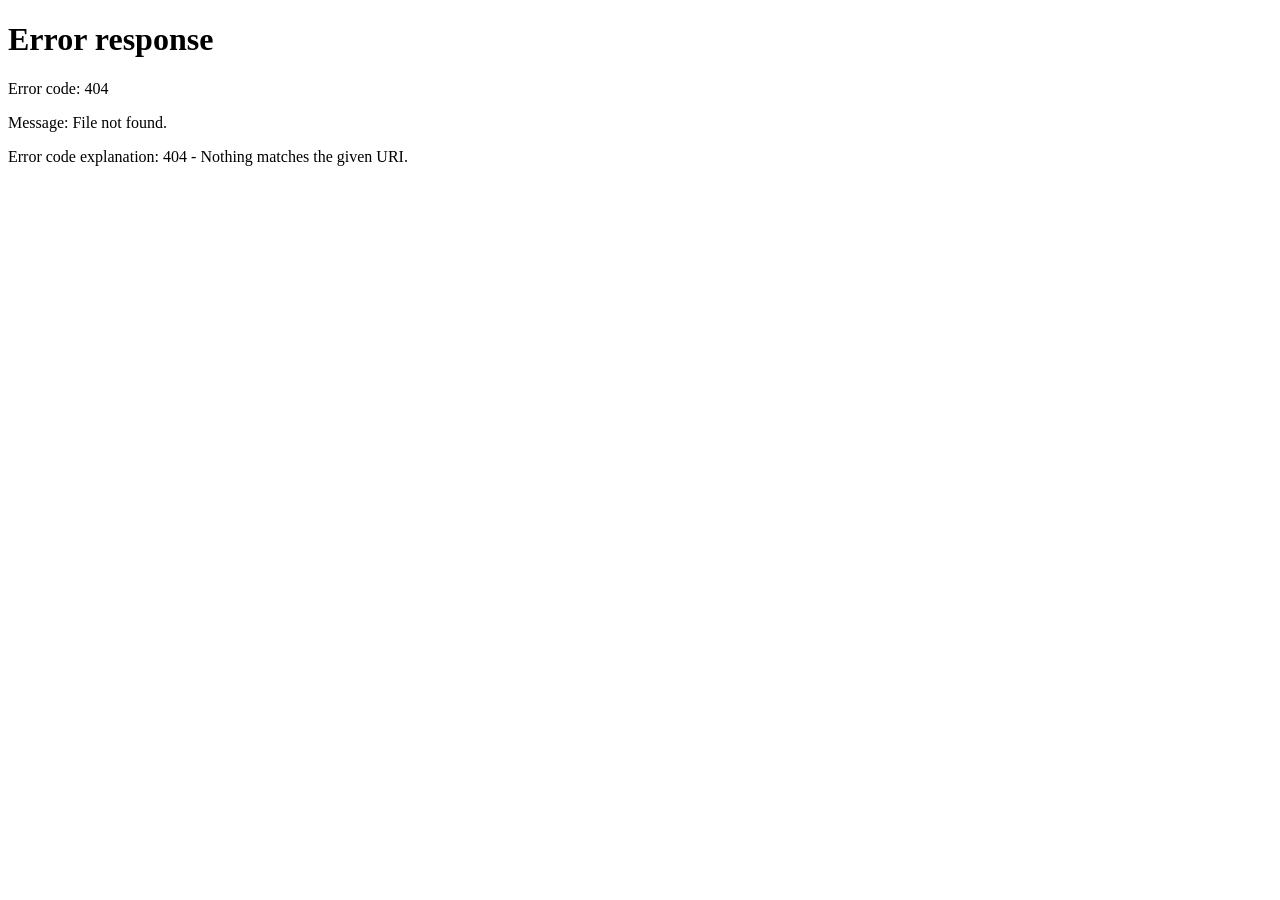
==== trading-journal.html @ a3e96ab1 "Publish clean trading journal" ====
<!doctype html><html lang="en"><meta charset="utf-8"><meta http-equiv="refresh" content="0; url=trading-journal/index.html"><title>Trading Journal</title><a href="trading-journal/index.html">Open Trading Journal</a></html>
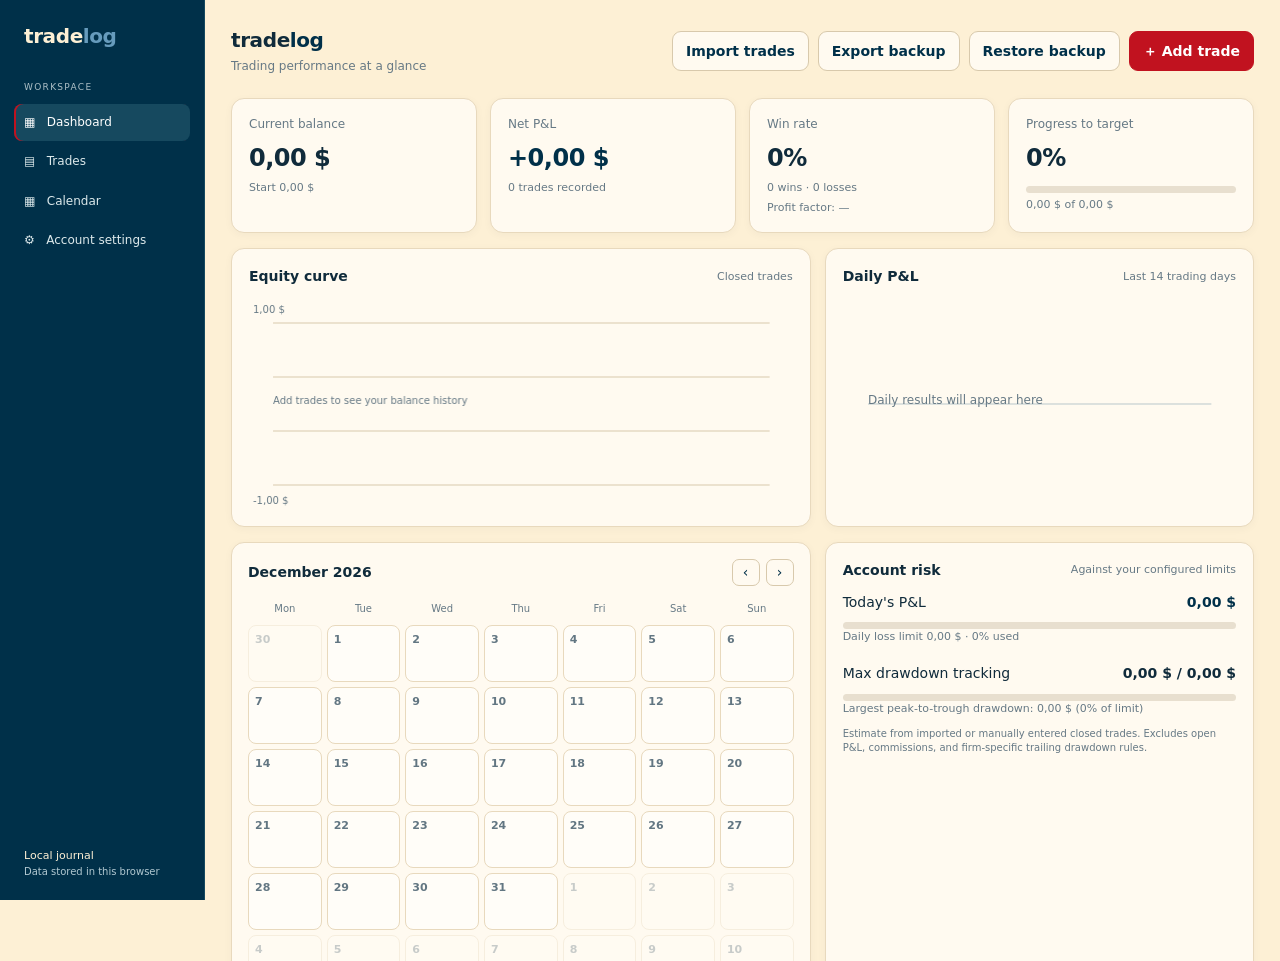
==== commit cf7b8ddb: "Organize project and expand documentation" ====
--- a/trading-journal.html
+++ b/trading-journal.html
@@ -1 +1,13 @@
-<!doctype html><html lang="en"><meta charset="utf-8"><meta http-equiv="refresh" content="0; url=trading-journal/index.html"><title>Trading Journal</title><a href="trading-journal/index.html">Open Trading Journal</a></html>
+<!doctype html>
+<html lang="en">
+<head>
+  <meta charset="utf-8">
+  <meta name="viewport" content="width=device-width, initial-scale=1">
+  <meta http-equiv="refresh" content="0; url=index.html">
+  <link rel="canonical" href="index.html">
+  <title>Trading Journal</title>
+</head>
+<body>
+  <p>The journal has moved. <a href="index.html">Open Trading Journal</a>.</p>
+</body>
+</html>
